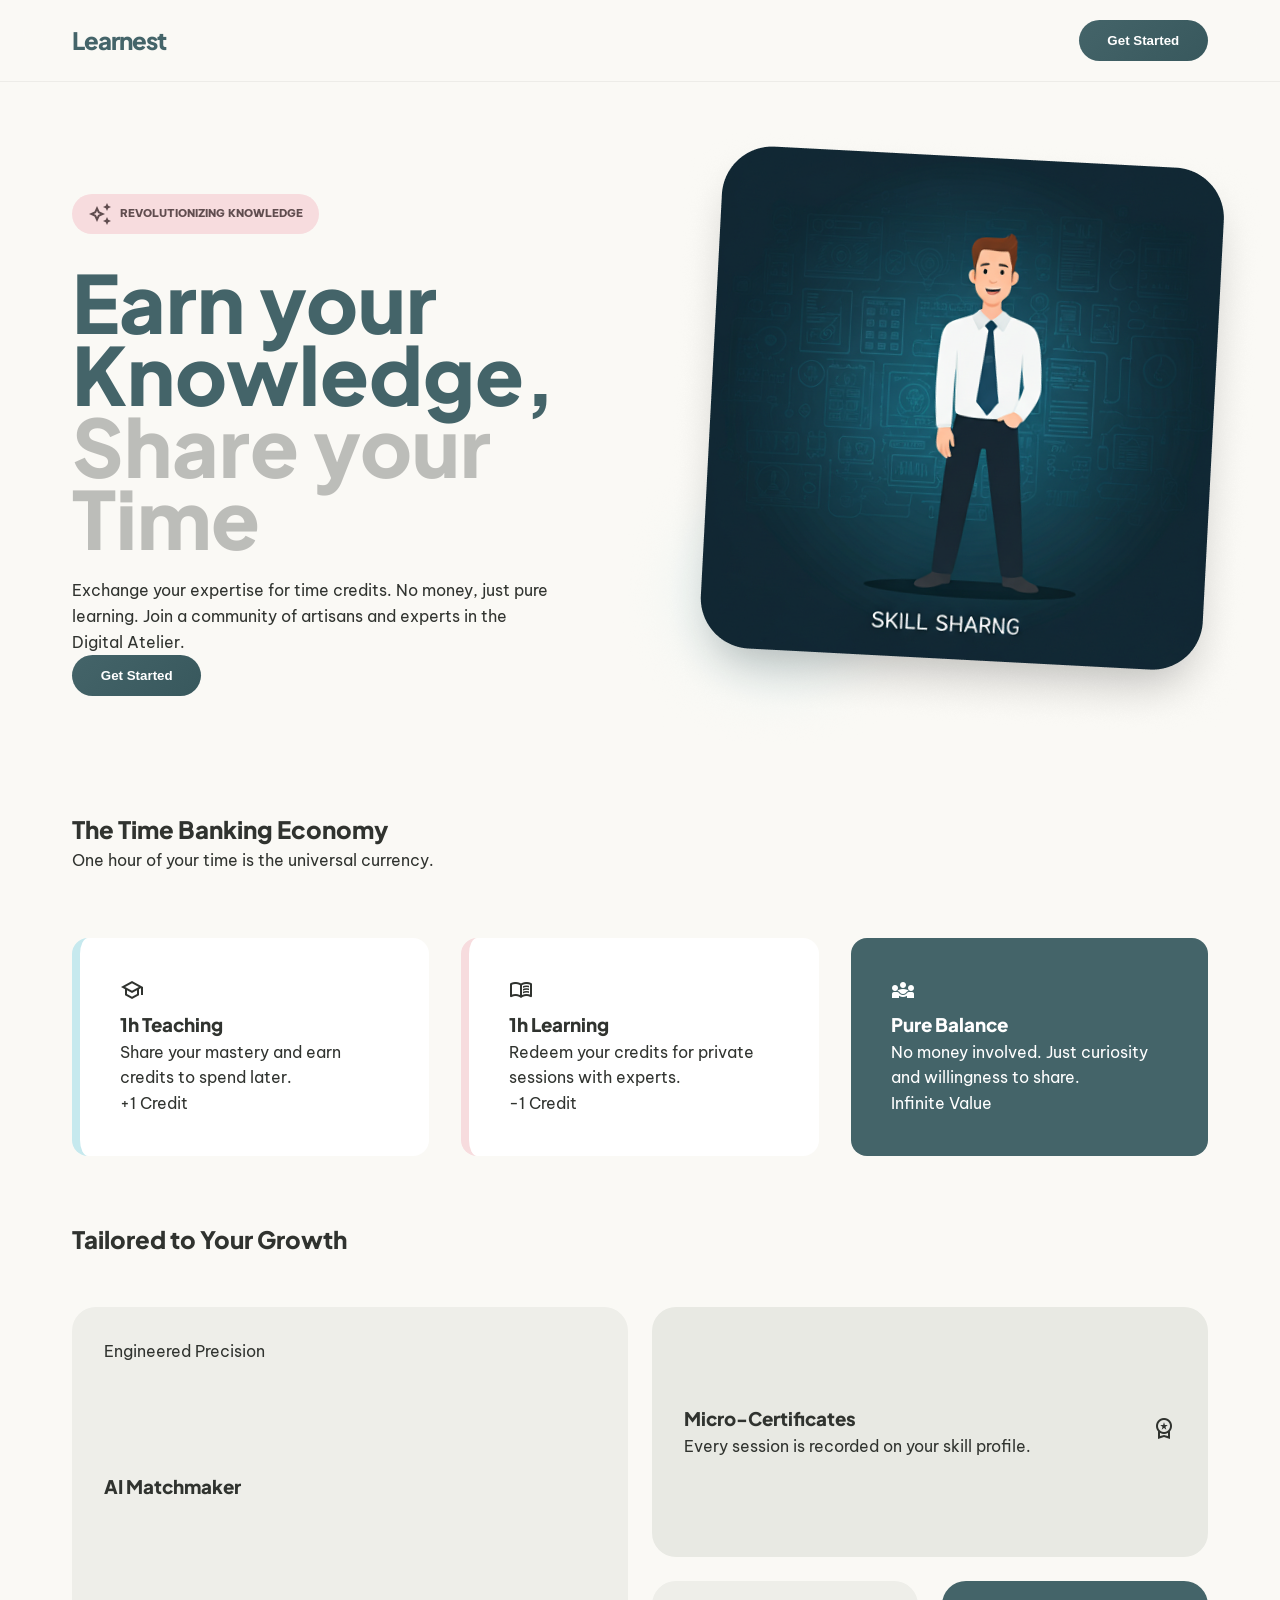
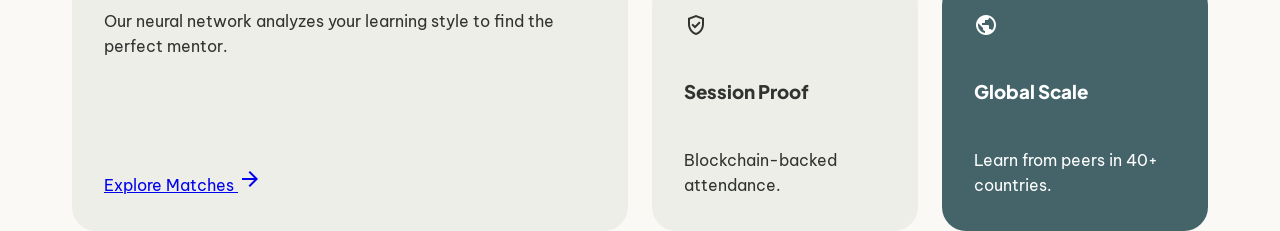
==== Frontendd/index.html @ b2ea5351 "Add files via upload" ====
<!DOCTYPE html>
<html lang="fr">
<head>
    <meta charset="UTF-8">
    <meta name="viewport" content="width=device-width, initial-scale=1.0">
    <title>Learnest</title>
    <link href="https://fonts.googleapis.com/css2?family=Plus+Jakarta+Sans:wght@700;800&family=Be+Vietnam+Pro:wght@400;500;600&display=swap" rel="stylesheet">
    <link href="https://fonts.googleapis.com/css2?family=Material+Symbols+Outlined" rel="stylesheet">
    <link rel="stylesheet" href="style1.css">
</head>
<body>

    <nav class="navbar glass">
        <div class="container nav-flex">
            <div class="logo">Learnest</div> 
            <div class="nav-auth">
                <a href="signup.html"><button class="btn-primary">Get Started</button></a>
            </div>
        </div>
    </nav>

    <main>
        <section class="hero container animate-on-scroll">
            <div class="hero-content">
                <div class="badge">
                    <span class="material-symbols-outlined">auto_awesome</span> REVOLUTIONIZING KNOWLEDGE
                </div>
                <h1>Earn your Knowledge,<br><span>Share your Time</span></h1>
                <p>Exchange your expertise for time credits. No money, just pure learning. Join a community of artisans and experts in the Digital Atelier.</p>
                <div class="hero-btns">
                    <a href="signup.html"><button class="btn-primary">Get Started</button></a>
                </div>
            </div>
            <div class="hero-visual">
                <div class="image-card-main">
                    <img src="Container.png" alt="img">
                </div>
                <div class="blob"></div>
            </div>
        </section>

        <section class="economy animate-on-scroll">
            <div class="container">
                <div class="section-header">
                    <h2>The Time Banking Economy</h2>
                    <p>One hour of your time is the universal currency.</p>
                </div>
                <div class="grid-3">
                    <div class="card asymmetric teal-card">
                        <div class="icon-box"><span class="material-symbols-outlined">school</span></div>
                        <h3>1h Teaching</h3>
                        <p>Share your mastery and earn credits to spend later.</p>
                        <span class="tag">+1 Credit</span>
                    </div>
                    <div class="card asymmetric pink-card">
                        <div class="icon-box"><span class="material-symbols-outlined">menu_book</span></div>
                        <h3>1h Learning</h3>
                        <p>Redeem your credits for private sessions with experts.</p>
                        <span class="tag">-1 Credit</span>
                    </div>
                    <div class="card asymmetric dark-card">
                        <div class="icon-box"><span class="material-symbols-outlined">diversity_3</span></div>
                        <h3>Pure Balance</h3>
                        <p>No money involved. Just curiosity and willingness to share.</p>
                        <span class="tag">Infinite Value</span>
                    </div>
                </div>
            </div>
        </section>

        <section class="features container animate-on-scroll">
            <h2 class="center-title">Tailored to Your Growth</h2>
            <div class="bento-grid">
                <div class="bento-item bento-large">
                    <span class="mini-badge">Engineered Precision</span>
                    <h3>AI Matchmaker</h3>
                    <p>Our neural network analyzes your learning style to find the perfect mentor.</p>
                    <a href="#" class="link-arrow">Explore Matches <span class="material-symbols-outlined">arrow_forward</span></a>
                </div>
                <div class="bento-item bento-wide">
                    <div class="text">
                        <h3>Micro-Certificates</h3>
                        <p>Every session is recorded on your skill profile.</p>
                    </div>
                    <div class="icon-circle"><span class="material-symbols-outlined">workspace_premium</span></div>
                </div>
                <div class="bento-item bento-small">
                    <span class="material-symbols-outlined icon-teal">verified_user</span>
                    <h3>Session Proof</h3>
                    <p>Blockchain-backed attendance.</p>
                </div>
                <div class="bento-item bento-small dark-bg">
                    <span class="material-symbols-outlined">public</span>
                    <h3>Global Scale</h3>
                    <p>Learn from peers in 40+ countries.</p>
                </div>
            </div>
        </section>
    <script src="script.js"></script>
</body>
</html>
---- Frontendd/style1.css ----
:root {
    --primary: #446469;
    --primary-light: #c6e9ee;
    --secondary-bg: #f7dcde;
    --background: #faf9f5;
    --surface: #ffffff;
    --text-main: #30332f;
    --text-variant: #5d605b;
    --radius-lg: 1rem;
    --radius-xl: 3rem;
}

* { margin: 0; padding: 0; box-sizing: border-box; }

body {
    background-color: var(--background);
    color: var(--text-main);
    font-family: 'Be Vietnam Pro', sans-serif;
    line-height: 1.6;
    overflow-x: hidden;
}

h1, h2, h3, .logo { font-family: 'Plus Jakarta Sans', sans-serif; font-weight: 800; }

.container { max-width: 1200px; margin: 0 auto; padding: 0 2rem; }

/* NAVBAR */
.navbar {
    position: fixed; top: 0; width: 100%; z-index: 1000;
    padding: 1.25rem 0; transition: 0.3s;
}
.navbar.glass {
    background: rgba(250, 249, 245, 0.8);
    backdrop-filter: blur(20px);
    border-bottom: 1px solid rgba(0,0,0,0.05);
}
.nav-flex { display: flex; justify-content: space-between; align-items: center; }
.logo { font-size: 1.5rem; color: var(--primary); letter-spacing: -1px; }
.nav-links a {
    text-decoration: none; margin: 0 1rem; font-size: 0.9rem;
    color: var(--text-variant); font-weight: 700;
}
.nav-links a.active { color: var(--primary); border-bottom: 2px solid var(--primary); padding-bottom: 5px; }

/* BOUTONS */
.btn-primary {
    background: linear-gradient(135deg, var(--primary), #38585d);
    color: white; border: none; padding: 0.8rem 1.8rem;
    border-radius: 50px; font-weight: 700; cursor: pointer; transition: 0.3s;
}
.btn-primary.lg { padding: 1.2rem 2.5rem; font-size: 1.1rem; }
.btn-primary:hover { transform: translateY(-3px); box-shadow: 0 10px 20px rgba(68, 100, 105, 0.2); }

.btn-secondary {
    background: #e8e9e3; border: none; padding: 1.2rem 2.5rem;
    border-radius: 50px; font-weight: 700; color: var(--text-variant); cursor: pointer;
}

/* HERO */
.hero { display: flex; align-items: center; min-height: 90vh; padding-top: 80px; gap: 4rem; }
.hero-content { flex: 1.2; }
.hero h1 { font-size: 5rem; line-height: 0.9; color: var(--primary); margin-bottom: 1.5rem; }
.hero h1 span { color: rgba(48, 51, 47, 0.3); }
.badge {
    background: var(--secondary-bg); color: #604d4f;
    padding: 0.5rem 1rem; border-radius: 50px; font-size: 0.7rem;
    font-weight: 800; display: inline-flex; align-items: center; gap: 0.5rem; margin-bottom: 2rem;
}

.asymmetric {
    border-top-left-radius: var(--radius-xl);
    border-radius: var(--radius-lg);
    padding: 2.5rem; transition: 0.3s;
}
.teal-card { background: white; border-left: 8px solid var(--primary-light); }
.pink-card { background: white; border-left: 8px solid var(--secondary-bg); }
.dark-card { background: var(--primary); color: white; }

.grid-3 { display: grid; grid-template-columns: repeat(3, 1fr); gap: 2rem; padding: 4rem 0; }

/* BENTO GRID */
.bento-grid {
    display: grid; grid-template-columns: repeat(4, 1fr);
    grid-template-rows: repeat(2, 250px); gap: 1.5rem; margin-top: 3rem;
}
.bento-item { background: #eeeee9; border-radius: 1.5rem; padding: 2rem; display: flex; flex-direction: column; justify-content: space-between; }
.bento-large { grid-column: span 2; grid-row: span 2; }
.bento-wide { grid-column: span 2; flex-direction: row; align-items: center; background: #e8e9e3; }
.dark-bg { background: var(--primary); color: white; }


.animate-on-scroll {
    opacity: 0;
    transform: translateY(40px);
    transition: all 0.8s ease-out;
}
.animate-on-scroll.visible {
    opacity: 1;
    transform: translateY(0);
}


.cta-box {
    background: var(--primary); color: white; border-radius: 2.5rem;
    padding: 6rem; text-align: center; margin-bottom: 6rem;
}
.btn-white { background: white; color: var(--primary); border: none; padding: 1.2rem 2.5rem; border-radius: 50px; font-weight: 800; font-size: 1.1rem; cursor: pointer; margin-top: 2rem; }
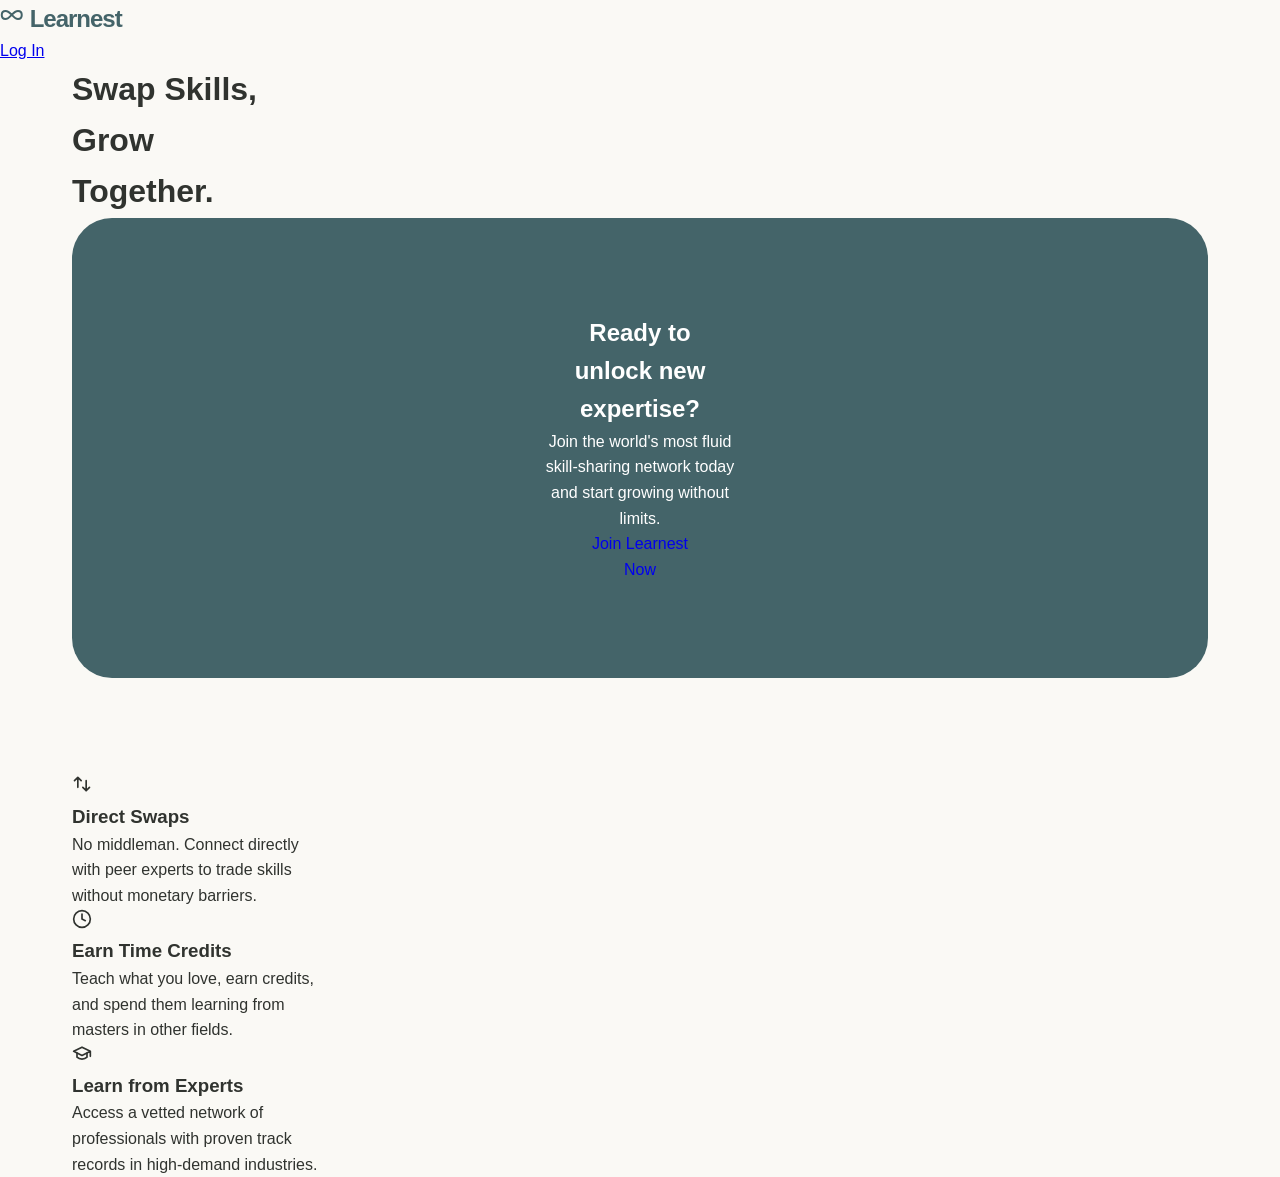
==== commit bc277793: "Change HTML structure Updated the HTML structure and language from French to English, modified the s" ====
--- a/Frontendd/index.html
+++ b/Frontendd/index.html
@@ -1,101 +1,76 @@
 <!DOCTYPE html>
-<html lang="fr">
+<html lang="en">
 <head>
     <meta charset="UTF-8">
     <meta name="viewport" content="width=device-width, initial-scale=1.0">
     <title>Learnest</title>
-    <link href="https://fonts.googleapis.com/css2?family=Plus+Jakarta+Sans:wght@700;800&family=Be+Vietnam+Pro:wght@400;500;600&display=swap" rel="stylesheet">
-    <link href="https://fonts.googleapis.com/css2?family=Material+Symbols+Outlined" rel="stylesheet">
+    <link href="https://fonts.googleapis.com/css2?family=Outfit:wght@300;400;600;700&display=swap" rel="stylesheet">
     <link rel="stylesheet" href="style1.css">
 </head>
 <body>
+    <div class="bg-shape"></div>
+    <header>
+        <div class="logo">
+            <svg width="24" height="24" viewBox="0 0 24 24" fill="none" stroke="currentColor" stroke-width="2" stroke-linecap="round" stroke-linejoin="round">
+                <path d="M18 8c5 0 5 8 0 8-5 0-7-8-12.5-8-5 0-5 8 0 8 5 0 7-8 12.5-8z"></path>
+            </svg>
+            Learnest
+        </div>
+        <a href="login.html" class="btn-login">Log In</a>
+    </header>
 
-    <nav class="navbar glass">
-        <div class="container nav-flex">
-            <div class="logo">Learnest</div> 
-            <div class="nav-auth">
-                <a href="signup.html"><button class="btn-primary">Get Started</button></a>
+    <main class="container">
+        <div class="left">
+            <h1>Swap Skills,<br>Grow<br>Together.</h1>
+            <div class="cta-box">
+                <h2>Ready to<br>unlock new<br>expertise?</h2>
+                <p>Join the world's most fluid<br>skill-sharing network today<br>and start growing without<br>limits.</p>
+                <a href="signup.html" class="btn-join" style="text-decoration: none; display: inline-block;">
+               Join Learnest<br>Now
+                </a>
             </div>
         </div>
-    </nav>
 
-    <main>
-        <section class="hero container animate-on-scroll">
-            <div class="hero-content">
-                <div class="badge">
-                    <span class="material-symbols-outlined">auto_awesome</span> REVOLUTIONIZING KNOWLEDGE
+        <div class="right">
+            <div class="card">
+                <div class="icon-wrapper">
+                    <svg width="20" height="20" viewBox="0 0 24 24" fill="none" stroke="currentColor" stroke-width="2" stroke-linecap="round" stroke-linejoin="round">
+                        <path d="M7 16V4m0 0L3 8m4-4l4 4m6 0v12m0 0l4-4m-4 4l-4-4"></path>
+                    </svg>
                 </div>
-                <h1>Earn your Knowledge,<br><span>Share your Time</span></h1>
-                <p>Exchange your expertise for time credits. No money, just pure learning. Join a community of artisans and experts in the Digital Atelier.</p>
-                <div class="hero-btns">
-                    <a href="signup.html"><button class="btn-primary">Get Started</button></a>
+                <div class="card-content">
+                    <h3>Direct Swaps</h3>
+                    <p>No middleman. Connect directly<br>with peer experts to trade skills<br>without monetary barriers.</p>
                 </div>
             </div>
-            <div class="hero-visual">
-                <div class="image-card-main">
-                    <img src="Container.png" alt="img">
+            
+            <div class="card">
+                <div class="icon-wrapper">
+                    <svg width="20" height="20" viewBox="0 0 24 24" fill="none" stroke="currentColor" stroke-width="2" stroke-linecap="round" stroke-linejoin="round">
+                        <circle cx="12" cy="12" r="10"></circle>
+                        <polyline points="12 6 12 12 16 14"></polyline>
+                    </svg>
                 </div>
-                <div class="blob"></div>
-            </div>
-        </section>
-
-        <section class="economy animate-on-scroll">
-            <div class="container">
-                <div class="section-header">
-                    <h2>The Time Banking Economy</h2>
-                    <p>One hour of your time is the universal currency.</p>
-                </div>
-                <div class="grid-3">
-                    <div class="card asymmetric teal-card">
-                        <div class="icon-box"><span class="material-symbols-outlined">school</span></div>
-                        <h3>1h Teaching</h3>
-                        <p>Share your mastery and earn credits to spend later.</p>
-                        <span class="tag">+1 Credit</span>
-                    </div>
-                    <div class="card asymmetric pink-card">
-                        <div class="icon-box"><span class="material-symbols-outlined">menu_book</span></div>
-                        <h3>1h Learning</h3>
-                        <p>Redeem your credits for private sessions with experts.</p>
-                        <span class="tag">-1 Credit</span>
-                    </div>
-                    <div class="card asymmetric dark-card">
-                        <div class="icon-box"><span class="material-symbols-outlined">diversity_3</span></div>
-                        <h3>Pure Balance</h3>
-                        <p>No money involved. Just curiosity and willingness to share.</p>
-                        <span class="tag">Infinite Value</span>
-                    </div>
+                <div class="card-content">
+                    <h3>Earn Time Credits</h3>
+                    <p>Teach what you love, earn credits,<br>and spend them learning from<br>masters in other fields.</p>
                 </div>
             </div>
-        </section>
-
-        <section class="features container animate-on-scroll">
-            <h2 class="center-title">Tailored to Your Growth</h2>
-            <div class="bento-grid">
-                <div class="bento-item bento-large">
-                    <span class="mini-badge">Engineered Precision</span>
-                    <h3>AI Matchmaker</h3>
-                    <p>Our neural network analyzes your learning style to find the perfect mentor.</p>
-                    <a href="#" class="link-arrow">Explore Matches <span class="material-symbols-outlined">arrow_forward</span></a>
+            
+            <div class="card">
+                <div class="icon-wrapper">
+                    <svg width="20" height="20" viewBox="0 0 24 24" fill="none" stroke="currentColor" stroke-width="2" stroke-linecap="round" stroke-linejoin="round">
+                        <path d="M22 10v6M2 10l10-5 10 5-10 5z"></path>
+                        <path d="M6 12v5c3 3 9 3 12 0v-5"></path>
+                    </svg>
                 </div>
-                <div class="bento-item bento-wide">
-                    <div class="text">
-                        <h3>Micro-Certificates</h3>
-                        <p>Every session is recorded on your skill profile.</p>
-                    </div>
-                    <div class="icon-circle"><span class="material-symbols-outlined">workspace_premium</span></div>
-                </div>
-                <div class="bento-item bento-small">
-                    <span class="material-symbols-outlined icon-teal">verified_user</span>
-                    <h3>Session Proof</h3>
-                    <p>Blockchain-backed attendance.</p>
-                </div>
-                <div class="bento-item bento-small dark-bg">
-                    <span class="material-symbols-outlined">public</span>
-                    <h3>Global Scale</h3>
-                    <p>Learn from peers in 40+ countries.</p>
+                <div class="card-content">
+                    <h3>Learn from Experts</h3>
+                    <p>Access a vetted network of<br>professionals with proven track<br>records in high-demand industries.</p>
                 </div>
             </div>
-        </section>
+        </div>
+    </main>
     <script src="script.js"></script>
 </body>
-</html>+</html>
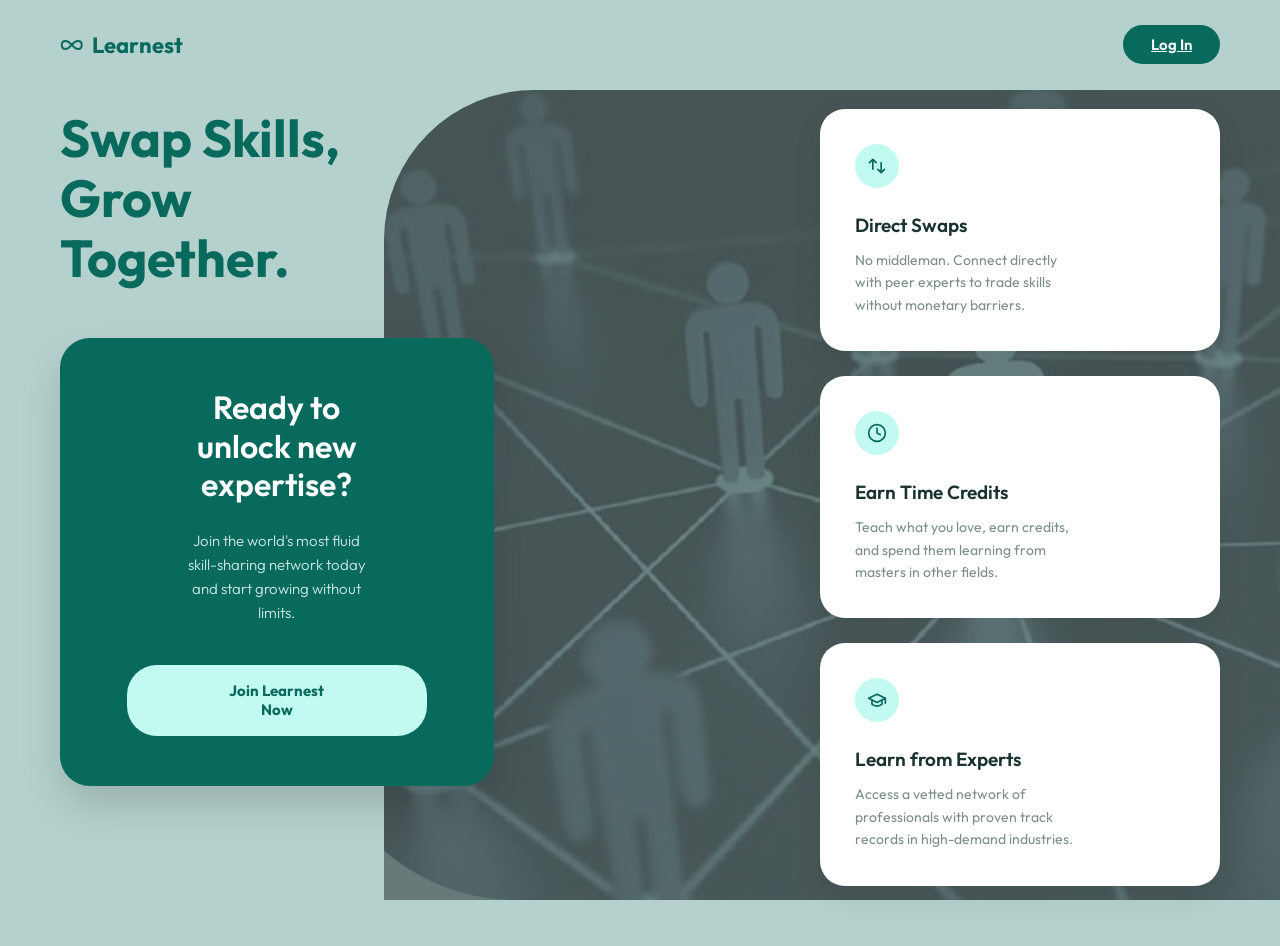
==== commit e614dedb: "Add files via upload" ====
--- a/Frontendd/index.html
+++ b/Frontendd/index.html
@@ -73,4 +73,4 @@
     </main>
     <script src="script.js"></script>
 </body>
-</html>
+</html>
--- a/Frontendd/style1.css
+++ b/Frontendd/style1.css
@@ -1,107 +1,170 @@
-:root {
-    --primary: #446469;
-    --primary-light: #c6e9ee;
-    --secondary-bg: #f7dcde;
-    --background: #faf9f5;
-    --surface: #ffffff;
-    --text-main: #30332f;
-    --text-variant: #5d605b;
-    --radius-lg: 1rem;
-    --radius-xl: 3rem;
+* {
+    box-sizing: border-box;
+    margin: 0;
+    padding: 0;
 }
 
-* { margin: 0; padding: 0; box-sizing: border-box; }
-
 body {
-    background-color: var(--background);
-    color: var(--text-main);
-    font-family: 'Be Vietnam Pro', sans-serif;
-    line-height: 1.6;
+    background-color: #b5d1ce;
+    font-family: 'Outfit', sans-serif;
+    color: #08695d;
+    min-height: 100vh;
     overflow-x: hidden;
+    position: relative;
 }
 
-h1, h2, h3, .logo { font-family: 'Plus Jakarta Sans', sans-serif; font-weight: 800; }
-
-.container { max-width: 1200px; margin: 0 auto; padding: 0 2rem; }
-
-/* NAVBAR */
-.navbar {
-    position: fixed; top: 0; width: 100%; z-index: 1000;
-    padding: 1.25rem 0; transition: 0.3s;
-}
-.navbar.glass {
-    background: rgba(250, 249, 245, 0.8);
-    backdrop-filter: blur(20px);
-    border-bottom: 1px solid rgba(0,0,0,0.05);
-}
-.nav-flex { display: flex; justify-content: space-between; align-items: center; }
-.logo { font-size: 1.5rem; color: var(--primary); letter-spacing: -1px; }
-.nav-links a {
-    text-decoration: none; margin: 0 1rem; font-size: 0.9rem;
-    color: var(--text-variant); font-weight: 700;
-}
-.nav-links a.active { color: var(--primary); border-bottom: 2px solid var(--primary); padding-bottom: 5px; }
-
-/* BOUTONS */
-.btn-primary {
-    background: linear-gradient(135deg, var(--primary), #38585d);
-    color: white; border: none; padding: 0.8rem 1.8rem;
-    border-radius: 50px; font-weight: 700; cursor: pointer; transition: 0.3s;
-}
-.btn-primary.lg { padding: 1.2rem 2.5rem; font-size: 1.1rem; }
-.btn-primary:hover { transform: translateY(-3px); box-shadow: 0 10px 20px rgba(68, 100, 105, 0.2); }
-
-.btn-secondary {
-    background: #e8e9e3; border: none; padding: 1.2rem 2.5rem;
-    border-radius: 50px; font-weight: 700; color: var(--text-variant); cursor: pointer;
+.bg-shape {
+    position: absolute;
+    top: 90px;
+    right: 0;
+    width: 70%;
+    height: calc(100vh - 90px);
+    background: linear-gradient(rgba(70, 85, 85, 0.7), rgba(70, 85, 85, 0.7)), url('image\ 6.png') no-repeat center center;
+    background-size: cover;
+    border-top-left-radius: 150px;
+    z-index: -1;
 }
 
-/* HERO */
-.hero { display: flex; align-items: center; min-height: 90vh; padding-top: 80px; gap: 4rem; }
-.hero-content { flex: 1.2; }
-.hero h1 { font-size: 5rem; line-height: 0.9; color: var(--primary); margin-bottom: 1.5rem; }
-.hero h1 span { color: rgba(48, 51, 47, 0.3); }
-.badge {
-    background: var(--secondary-bg); color: #604d4f;
-    padding: 0.5rem 1rem; border-radius: 50px; font-size: 0.7rem;
-    font-weight: 800; display: inline-flex; align-items: center; gap: 0.5rem; margin-bottom: 2rem;
+header {
+    display: flex;
+    justify-content: space-between;
+    align-items: center;
+    padding: 25px 60px;
 }
 
-.asymmetric {
-    border-top-left-radius: var(--radius-xl);
-    border-radius: var(--radius-lg);
-    padding: 2.5rem; transition: 0.3s;
-}
-.teal-card { background: white; border-left: 8px solid var(--primary-light); }
-.pink-card { background: white; border-left: 8px solid var(--secondary-bg); }
-.dark-card { background: var(--primary); color: white; }
-
-.grid-3 { display: grid; grid-template-columns: repeat(3, 1fr); gap: 2rem; padding: 4rem 0; }
-
-/* BENTO GRID */
-.bento-grid {
-    display: grid; grid-template-columns: repeat(4, 1fr);
-    grid-template-rows: repeat(2, 250px); gap: 1.5rem; margin-top: 3rem;
-}
-.bento-item { background: #eeeee9; border-radius: 1.5rem; padding: 2rem; display: flex; flex-direction: column; justify-content: space-between; }
-.bento-large { grid-column: span 2; grid-row: span 2; }
-.bento-wide { grid-column: span 2; flex-direction: row; align-items: center; background: #e8e9e3; }
-.dark-bg { background: var(--primary); color: white; }
-
-
-.animate-on-scroll {
-    opacity: 0;
-    transform: translateY(40px);
-    transition: all 0.8s ease-out;
-}
-.animate-on-scroll.visible {
-    opacity: 1;
-    transform: translateY(0);
+.logo {
+    display: flex;
+    align-items: center;
+    gap: 8px;
+    font-weight: 700;
+    font-size: 22px;
+    color: #08695d;
 }
 
+.btn-login {
+    background-color: #08695d;
+    color: white;
+    border: none;
+    padding: 10px 28px;
+    border-radius: 20px;
+    font-weight: 600;
+    font-size: 15px;
+    cursor: pointer;
+    font-family: inherit;
+    transition: background-color 0.3s;
+}
+
+.btn-login:hover {
+    background-color: #06544a;
+}
+
+.container {
+    display: flex;
+    padding: 20px 60px 60px 60px;
+    max-width: 1400px;
+    margin: 0 auto;
+}
+
+.left {
+    width: 45%;
+    padding-right: 40px;
+}
+
+h1 {
+    font-size: 52px;
+    line-height: 1.15;
+    font-weight: 700;
+    margin-bottom: 50px;
+    color: #08695d;
+}
 
 .cta-box {
-    background: var(--primary); color: white; border-radius: 2.5rem;
-    padding: 6rem; text-align: center; margin-bottom: 6rem;
+    background-color: #08695d;
+    color: white;
+    padding: 50px 40px;
+    border-radius: 30px;
+    width: 90%;
+    text-align: center;
+    box-shadow: 0 20px 40px rgba(0,0,0,0.15);
+    position: relative;
+    z-index: 1;
 }
-.btn-white { background: white; color: var(--primary); border: none; padding: 1.2rem 2.5rem; border-radius: 50px; font-weight: 800; font-size: 1.1rem; cursor: pointer; margin-top: 2rem; }+
+.cta-box h2 {
+    font-size: 32px;
+    margin-bottom: 25px;
+    line-height: 1.2;
+    font-weight: 600;
+}
+
+.cta-box p {
+    font-size: 15px;
+    margin-bottom: 40px;
+    line-height: 1.6;
+    font-weight: 300;
+    color: #d1ebe8;
+}
+
+.btn-join {
+    background-color: #c2f9f0;
+    color: #08695d;
+    border: none;
+    padding: 16px 0;
+    border-radius: 30px;
+    font-weight: 700;
+    font-size: 15px;
+    cursor: pointer;
+    width: 85%;
+    font-family: inherit;
+    line-height: 1.3;
+    transition: transform 0.2s;
+}
+
+.btn-join:hover {
+    transform: scale(1.02);
+}
+
+.right {
+    width: 55%;
+    display: flex;
+    flex-direction: column;
+    align-items: flex-end;
+    gap: 25px;
+}
+
+.card {
+    background-color: white;
+    padding: 35px;
+    border-radius: 25px;
+    width: 400px;
+    box-shadow: 0 10px 30px rgba(0,0,0,0.08);
+    display: flex;
+    flex-direction: column;
+    align-items: flex-start;
+}
+
+.icon-wrapper {
+    background-color: #c2f9f0;
+    width: 44px;
+    height: 44px;
+    border-radius: 50%;
+    display: flex;
+    justify-content: center;
+    align-items: center;
+    margin-bottom: 25px;
+    color: #08695d;
+}
+
+.card h3 {
+    color: #1a3330;
+    font-size: 19px;
+    margin-bottom: 12px;
+    font-weight: 600;
+}
+
+.card p {
+    color: #7b8e8c;
+    font-size: 14px;
+    line-height: 1.6;
+    font-weight: 400;
+}
